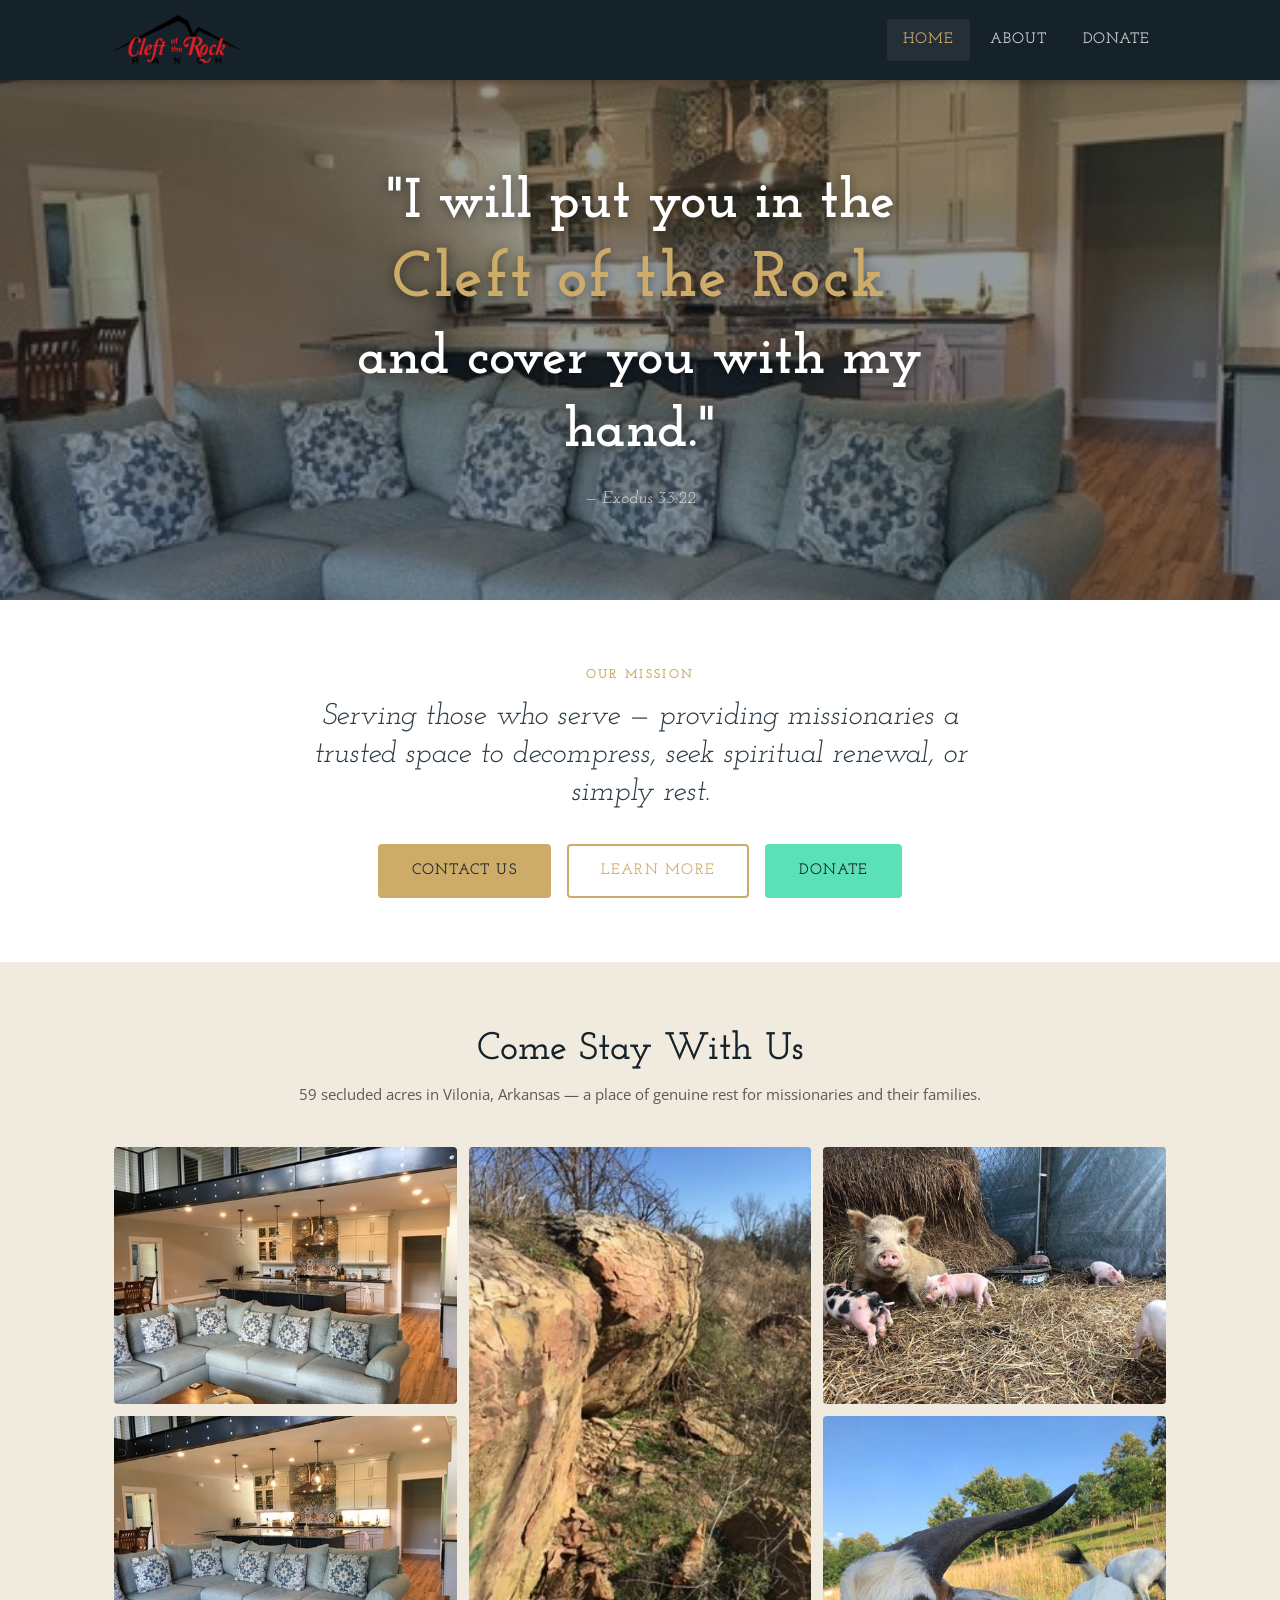
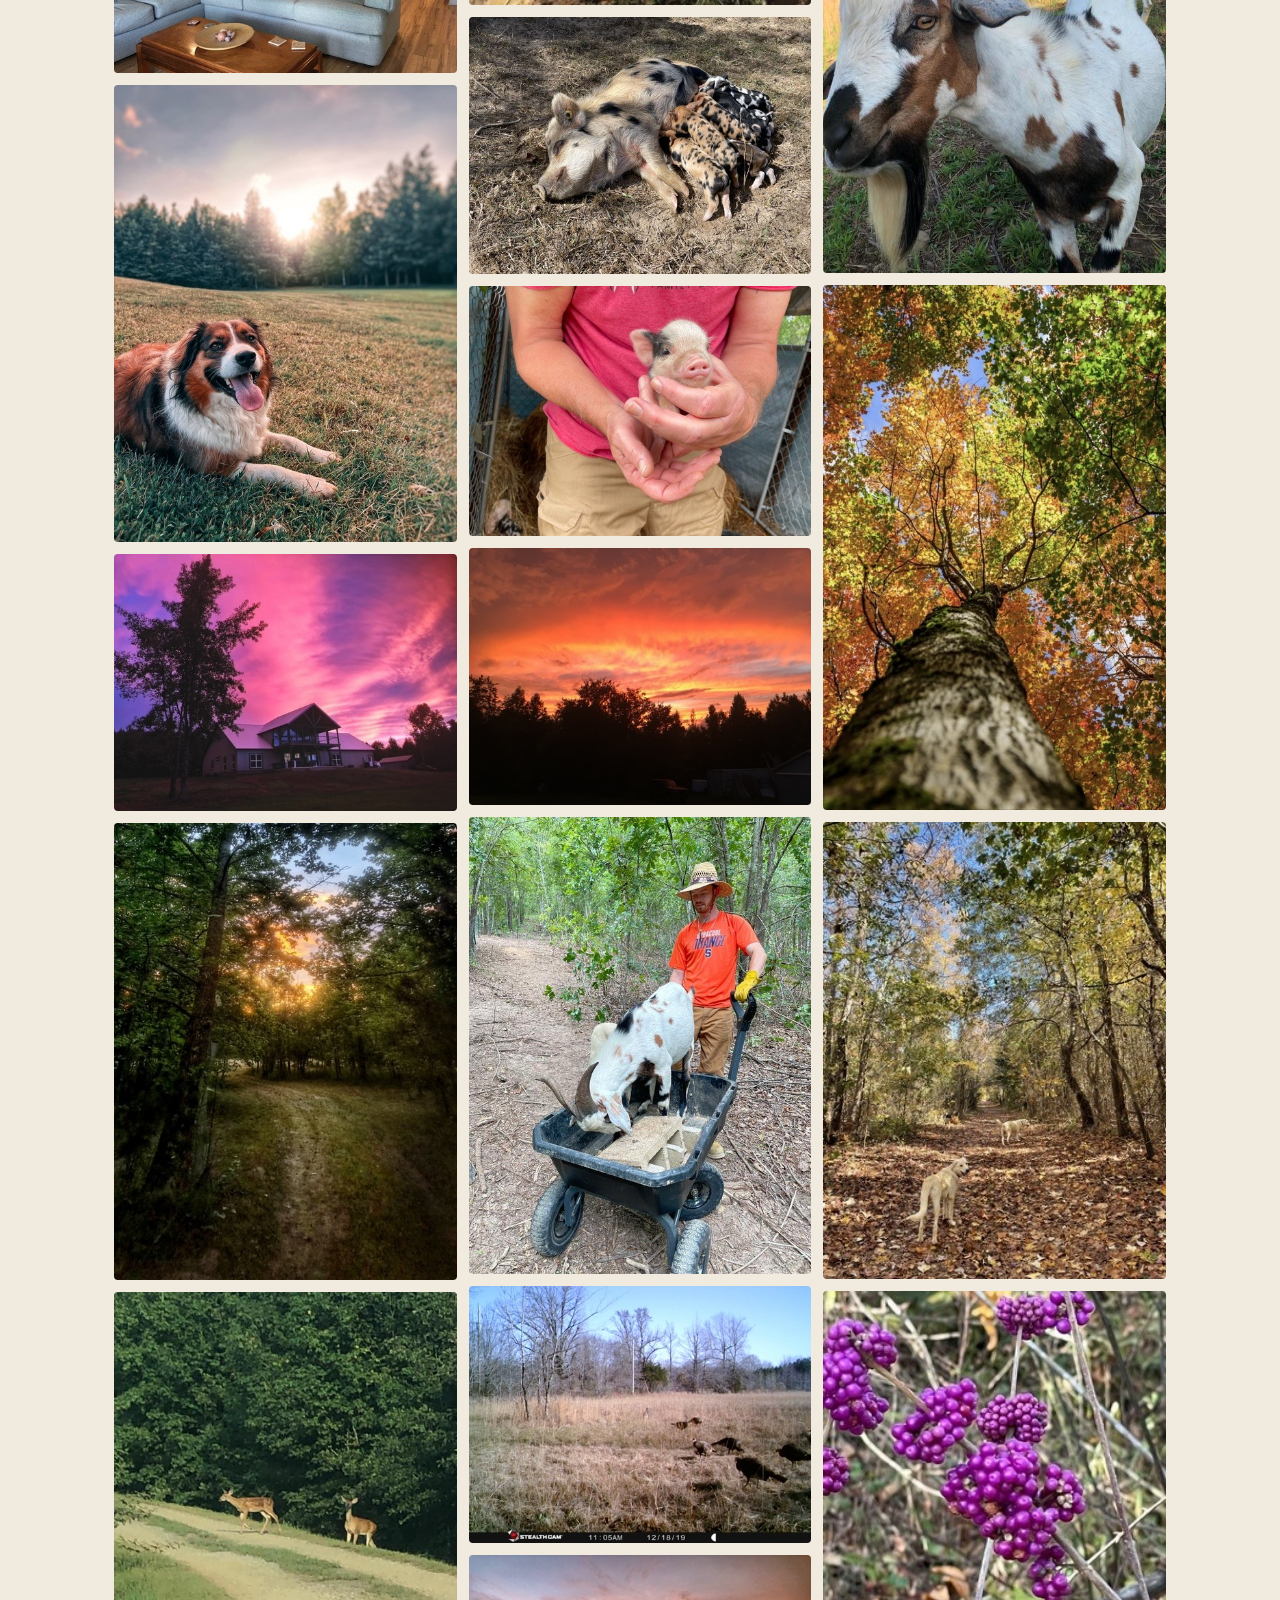
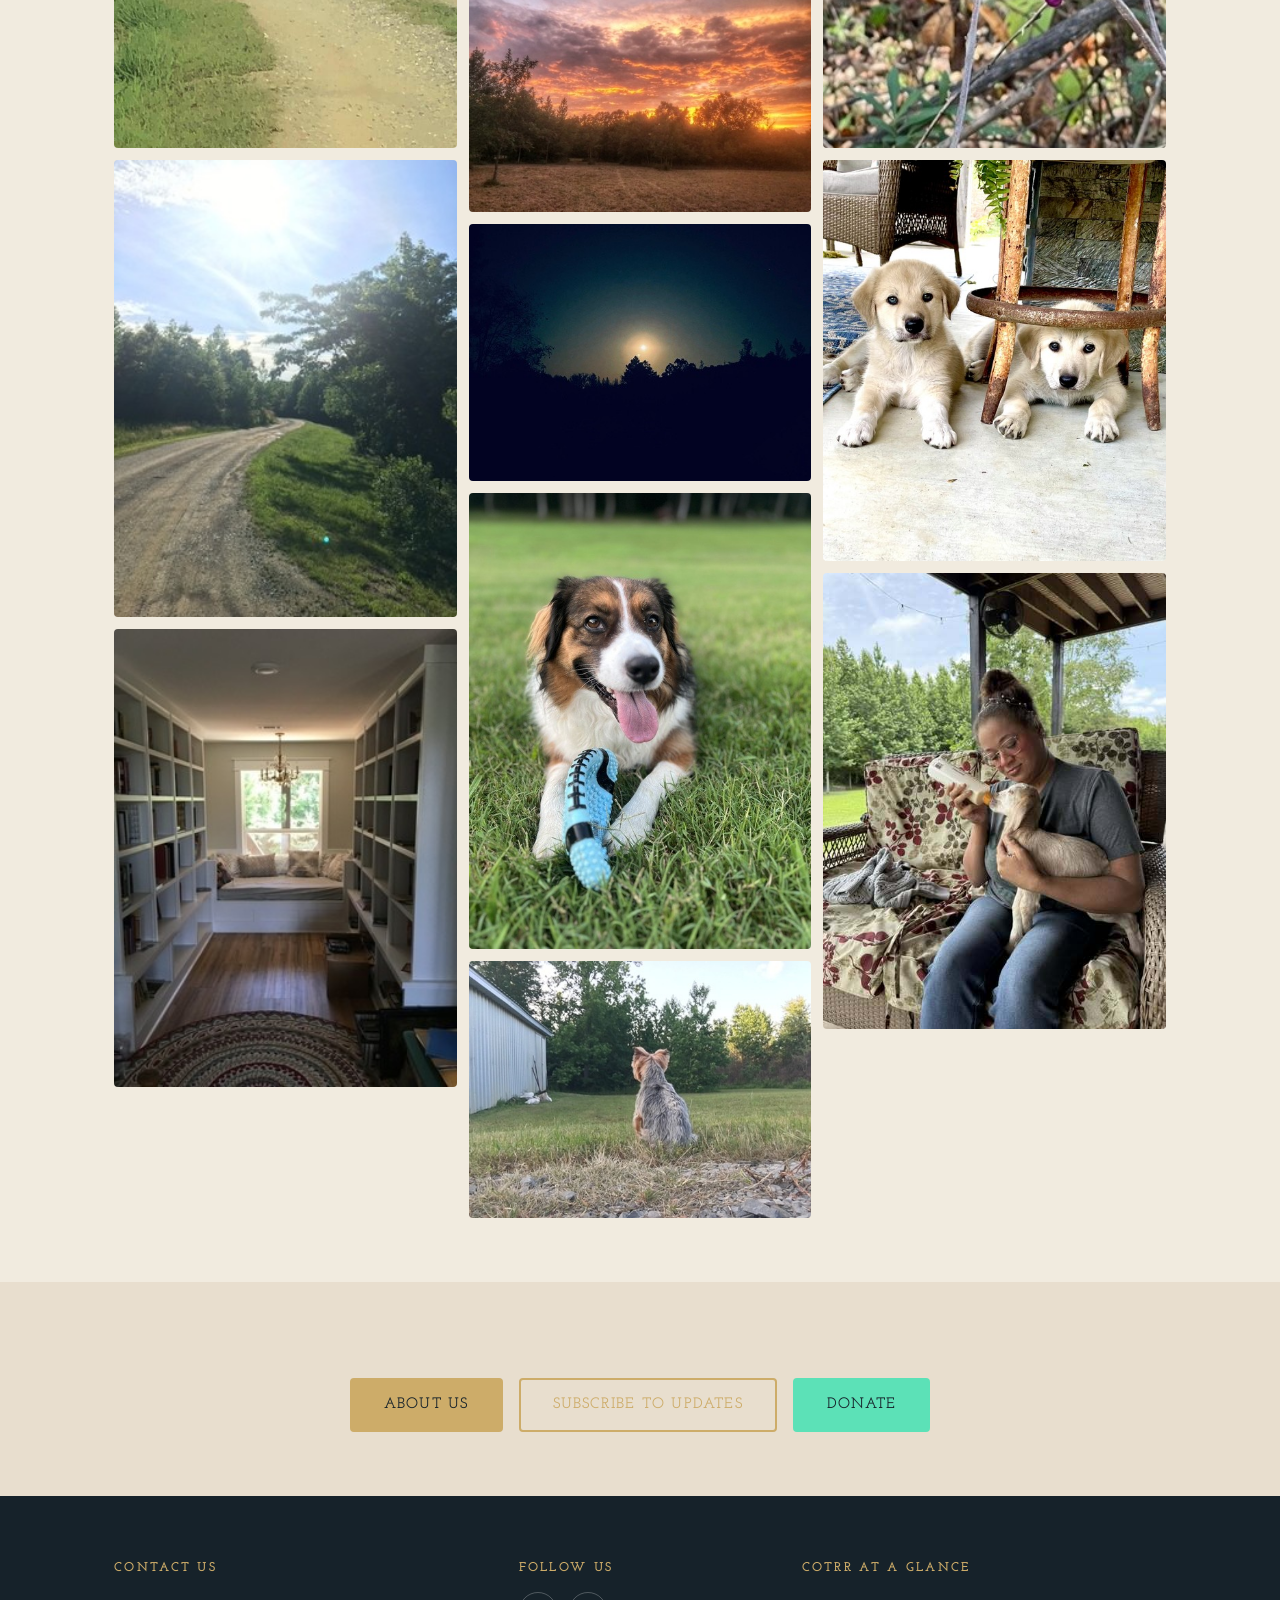
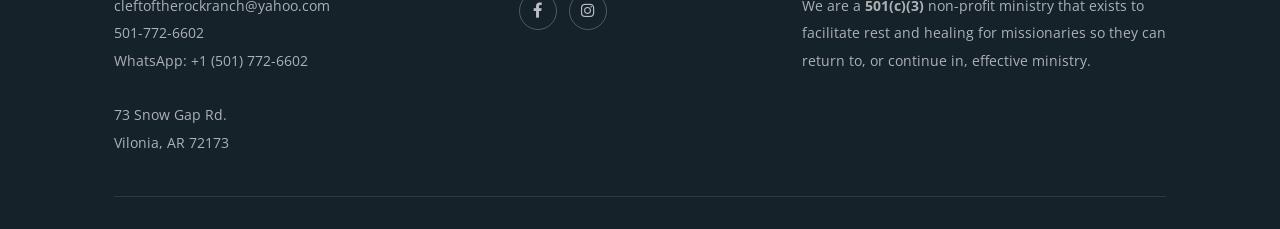
==== index.html @ 5e60104b "initial update" ====
<!DOCTYPE html>
<html lang="en">
<head>
  <meta charset="UTF-8" />
  <meta name="viewport" content="width=device-width, initial-scale=1.0" />
  <meta name="description" content="Cleft of the Rock Ranch is a nonprofit Christian ministry providing rest and restoration for missionaries in Vilonia, Arkansas." />
  <meta name="keywords" content="Cleft Rock Ranch, Missionary, Retreat, Nonprofit, Rest, Arkansas, Vilonia, Respite, Furlough" />
  <title>Cleft of the Rock Ranch — Home</title>
  <link rel="icon" href="favicon.ico" />

  <!-- Open Graph -->
  <meta property="og:type"        content="website" />
  <meta property="og:url"         content="https://cleftoftherockranch.org/" />
  <meta property="og:title"       content="Cleft of the Rock Ranch" />
  <meta property="og:description" content="A nonprofit Christian ministry providing rest and restoration for missionaries — 59 secluded acres in Vilonia, Arkansas." />
  <meta property="og:image"       content="https://cleftoftherockranch.org/images/gallery/13971576_4032x3024_500.jpg" />
  <meta name="twitter:card"       content="summary_large_image" />

  <link rel="stylesheet" href="style.css" />
  <link rel="stylesheet" href="assets/fontawesome/css/all.min.css" />
</head>
<body>

  <!-- ======================================================
       HEADER
       ====================================================== -->
  <header id="site-header">
    <div class="container header-inner">
      <a href="index.html" class="site-logo">
        <img src="images/logo.png" alt="Cleft of the Rock Ranch" />
      </a>
      <button class="nav-toggle" id="navToggle" aria-label="Toggle navigation">
        <span></span><span></span><span></span>
      </button>
      <nav class="site-nav" id="siteNav">
        <ul>
          <li class="active"><a href="index.html">Home</a></li>
          <li><a href="about.html">About</a></li>
          <li><a href="donate.html">Donate</a></li>
        </ul>
      </nav>
    </div>
  </header>

  <main>

    <!-- ======================================================
         HERO
         ====================================================== -->
    <section class="hero">
      <div class="hero-bg" style="background-image: url('images/gallery/13971576_4032x3024_500.jpg');"></div>
      <div class="hero-content">
        <h1>
          "I will put you in the
          <strong>Cleft of the Rock</strong>
          and cover you with my hand."
        </h1>
        <span class="hero-verse">— Exodus 33:22</span>
      </div>
    </section>

    <!-- ======================================================
         MISSION
         ====================================================== -->
    <section class="mission-band">
      <div class="container">
        <span class="mission-label">Our Mission</span>
        <h2>Serving those who serve — providing missionaries a trusted space to decompress, seek spiritual renewal, or simply rest.</h2>
        <div class="btn-row">
          <a href="#contact" class="btn btn-gold">Contact Us</a>
          <a href="about.html" class="btn btn-outline-gold">Learn More</a>
          <a href="donate.html" class="btn btn-teal">Donate</a>
        </div>
      </div>
    </section>

    <!-- ======================================================
         GALLERY
         ====================================================== -->
    <section class="gallery-section">
      <div class="container">
        <h2>Come Stay With Us</h2>
        <p class="section-sub">59 secluded acres in Vilonia, Arkansas — a place of genuine rest for missionaries and their families.</p>
        <div class="gallery-grid" id="galleryGrid">
          <!-- Populated by gallery.js -->
        </div>
      </div>
    </section>

    <!-- ======================================================
         SECONDARY CTA
         ====================================================== -->
    <section class="mission-band" style="background: var(--cream-dk);">
      <div class="container">
        <div class="btn-row">
          <a href="about.html" class="btn btn-gold">About Us</a>
          <a href="http://eepurl.com/i-IXYk" target="_blank" rel="noopener" class="btn btn-outline-gold">Subscribe to Updates</a>
          <a href="donate.html" class="btn btn-teal">Donate</a>
        </div>
      </div>
    </section>

  </main>

  <!-- ======================================================
       FOOTER
       ====================================================== -->
  <footer id="site-footer">
    <a name="contact" id="contact"></a>
    <div class="container">
      <div class="footer-grid">
        <div class="footer-col">
          <h4>Contact Us</h4>
          <address>
            <a href="mailto:cleftoftherockranch@yahoo.com">cleftoftherockranch@yahoo.com</a><br>
            <a href="tel:5017726602">501-772-6602</a><br>
            WhatsApp: <a href="https://wa.me/15017726602">+1 (501) 772-6602</a><br><br>
            73 Snow Gap Rd.<br>
            Vilonia, AR 72173
          </address>
        </div>
        <div class="footer-col">
          <h4>Follow Us</h4>
          <div class="social-links">
            <a href="https://www.facebook.com/cleftoftherockranch" target="_blank" rel="noopener" aria-label="Facebook">
              <i class="fa-brands fa-facebook-f"></i>
            </a>
            <a href="https://www.instagram.com/explore/locations/423883338021904/cleft-of-the-rock-ranch/" target="_blank" rel="noopener" aria-label="Instagram">
              <i class="fa-brands fa-instagram"></i>
            </a>
          </div>
        </div>
        <div class="footer-col">
          <h4>COTRR at a Glance</h4>
          <p>We are a <strong>501(c)(3)</strong> non-profit ministry that exists to facilitate rest and healing for missionaries so they can return to, or continue in, effective ministry.</p>
        </div>
      </div>
    </div>
  </footer>

  <!-- Lightbox -->
  <div class="lightbox-overlay" id="lightbox">
    <span class="lightbox-close" id="lightboxClose">&times;</span>
    <img id="lightboxImg" src="" alt="" />
  </div>

  <!-- Gallery + nav scripts -->
  <script src="gallery.js"></script>
  <script>
    // Render gallery from gallery.js config
    (function () {
      const grid = document.getElementById('galleryGrid');
      if (!grid || typeof GALLERY === 'undefined') return;
      GALLERY.forEach(function (photo) {
        const item = document.createElement('div');
        item.className = 'gallery-item';
        item.innerHTML =
          '<img src="' + photo.src + '" alt="' + (photo.caption || 'Cleft of the Rock Ranch') + '" loading="lazy" />' +
          (photo.caption ? '<div class="gallery-caption">' + photo.caption + '</div>' : '');
        item.addEventListener('click', function () { openLightbox(photo.src, photo.caption); });
        grid.appendChild(item);
      });
    }());

    // Lightbox
    var lightbox    = document.getElementById('lightbox');
    var lightboxImg = document.getElementById('lightboxImg');
    function openLightbox(src, caption) {
      lightboxImg.src = src;
      lightboxImg.alt = caption || '';
      lightbox.classList.add('open');
    }
    document.getElementById('lightboxClose').addEventListener('click', function () {
      lightbox.classList.remove('open');
    });
    lightbox.addEventListener('click', function (e) {
      if (e.target === lightbox) lightbox.classList.remove('open');
    });
    document.addEventListener('keydown', function (e) {
      if (e.key === 'Escape') lightbox.classList.remove('open');
    });

    // Mobile nav toggle
    var toggle = document.getElementById('navToggle');
    var nav    = document.getElementById('siteNav');
    toggle.addEventListener('click', function () {
      toggle.classList.toggle('open');
      nav.classList.toggle('open');
    });
  </script>

</body>
</html>
---- style.css ----
/* ============================================================
   Cleft of the Rock Ranch — Main Stylesheet
   ============================================================ */

@import url('https://fonts.googleapis.com/css2?family=Josefin+Slab:ital,wght@0,300;0,400;0,600;0,700;1,300;1,400&family=Open+Sans:wght@300;400;600;700&display=swap');

/* --- Variables -------------------------------------------- */
:root {
  --cream:     #f1ebdf;
  --cream-dk:  #e8dece;
  --gold:      #cdac69;
  --gold-dk:   #b8954f;
  --teal:      #5ce1b7;
  --teal-dk:   #3dc9a0;
  --dark:      #16222a;
  --dark-mid:  #2a3a45;
  --text:      #2e2e2e;
  --text-lt:   #5a5a5a;
  --white:     #ffffff;
  --font-head: 'Josefin Slab', Georgia, serif;
  --font-body: 'Open Sans', sans-serif;
  --nav-h:     80px;
  --radius:    4px;
  --shadow:    0 2px 12px rgba(0,0,0,0.12);
}

/* --- Reset ------------------------------------------------- */
*, *::before, *::after { box-sizing: border-box; margin: 0; padding: 0; }
html { scroll-behavior: smooth; }
body {
  font-family: var(--font-body);
  background: var(--cream);
  color: var(--text);
  line-height: 1.7;
  font-size: 16px;
}
img { display: block; max-width: 100%; height: auto; }
a { color: inherit; text-decoration: none; }

/* --- Typography -------------------------------------------- */
h1, h2, h3, h4 {
  font-family: var(--font-head);
  line-height: 1.25;
  color: var(--dark);
}
h1 { font-size: clamp(2rem, 5vw, 3.5rem); font-weight: 700; }
h2 { font-size: clamp(1.5rem, 3.5vw, 2.4rem); font-weight: 600; }
h3 { font-size: clamp(1.1rem, 2.5vw, 1.5rem); font-weight: 600; }
p  { margin-bottom: 1rem; }
p:last-child { margin-bottom: 0; }

.gold  { color: var(--gold); }
.teal  { color: var(--teal); }

/* --- Layout helpers --------------------------------------- */
.container {
  width: 100%;
  max-width: 1100px;
  margin: 0 auto;
  padding: 0 1.5rem;
}
.section { padding: 5rem 0; }
.section-sm { padding: 3rem 0; }
.section-lg { padding: 7rem 0; }
.text-center { text-align: center; }
.text-left   { text-align: left; }

/* --- Buttons ---------------------------------------------- */
.btn {
  display: inline-block;
  padding: 0.75rem 2rem;
  border-radius: var(--radius);
  font-family: var(--font-head);
  font-weight: 600;
  font-size: 0.95rem;
  letter-spacing: 0.08em;
  text-transform: uppercase;
  transition: background 0.2s, color 0.2s, transform 0.15s;
  cursor: pointer;
  border: 2px solid transparent;
}
.btn:hover { transform: translateY(-1px); }
.btn-gold {
  background: var(--gold);
  color: var(--dark);
  border-color: var(--gold);
}
.btn-gold:hover { background: var(--gold-dk); border-color: var(--gold-dk); }
.btn-outline-gold {
  background: transparent;
  color: var(--gold);
  border-color: var(--gold);
}
.btn-outline-gold:hover { background: var(--gold); color: var(--dark); }
.btn-outline-white {
  background: transparent;
  color: var(--white);
  border-color: rgba(255,255,255,0.7);
}
.btn-outline-white:hover { background: rgba(255,255,255,0.15); border-color: var(--white); }
.btn-teal {
  background: var(--teal);
  color: var(--dark);
  border-color: var(--teal);
}
.btn-teal:hover { background: var(--teal-dk); border-color: var(--teal-dk); }

/* ============================================================
   HEADER / NAV
   ============================================================ */
#site-header {
  position: sticky;
  top: 0;
  z-index: 100;
  background: var(--dark);
  height: var(--nav-h);
  box-shadow: 0 2px 8px rgba(0,0,0,0.3);
}
.header-inner {
  display: flex;
  align-items: center;
  justify-content: space-between;
  height: 100%;
}
.site-logo img {
  height: 52px;
  width: auto;
}
.site-nav ul {
  list-style: none;
  display: flex;
  gap: 0.25rem;
}
.site-nav a {
  display: block;
  padding: 0.5rem 1rem;
  font-family: var(--font-head);
  font-size: 0.95rem;
  font-weight: 600;
  letter-spacing: 0.06em;
  text-transform: uppercase;
  color: rgba(255,255,255,0.8);
  border-radius: var(--radius);
  transition: color 0.2s, background 0.2s;
}
.site-nav a:hover,
.site-nav .active a {
  color: var(--gold);
  background: rgba(255,255,255,0.06);
}

/* Hamburger (mobile) */
.nav-toggle {
  display: none;
  flex-direction: column;
  justify-content: center;
  gap: 5px;
  width: 36px;
  height: 36px;
  cursor: pointer;
  padding: 4px;
}
.nav-toggle span {
  display: block;
  height: 2px;
  background: var(--white);
  border-radius: 2px;
  transition: all 0.25s;
}
.nav-toggle.open span:nth-child(1) { transform: translateY(7px) rotate(45deg); }
.nav-toggle.open span:nth-child(2) { opacity: 0; }
.nav-toggle.open span:nth-child(3) { transform: translateY(-7px) rotate(-45deg); }

/* ============================================================
   HERO
   ============================================================ */
.hero {
  position: relative;
  min-height: 520px;
  display: flex;
  align-items: center;
  justify-content: center;
  text-align: center;
  overflow: hidden;
  background: var(--dark);
}
.hero-bg {
  position: absolute;
  inset: 0;
  background-size: cover;
  background-position: center 40%;
  opacity: 0.55;
}
.hero-content {
  position: relative;
  z-index: 1;
  padding: 5rem 1.5rem;
  max-width: 780px;
}
.hero-content h1 {
  color: var(--white);
  text-shadow: 0 2px 12px rgba(0,0,0,0.5);
  line-height: 1.3;
}
.hero-content h1 strong {
  color: var(--gold);
  display: block;
  font-size: 1.15em;
  letter-spacing: 0.04em;
}
.hero-verse {
  display: block;
  margin-top: 1rem;
  font-family: var(--font-head);
  font-style: italic;
  font-size: 1.05rem;
  color: rgba(255,255,255,0.75);
}

/* ============================================================
   MISSION BAND
   ============================================================ */
.mission-band {
  background: var(--white);
  padding: 4rem 0;
  text-align: center;
}
.mission-band h2 {
  font-size: clamp(1.3rem, 3vw, 1.9rem);
  color: var(--dark-mid);
  max-width: 700px;
  margin: 0 auto 1.5rem;
  font-weight: 400;
  font-style: italic;
}
.mission-band .mission-label {
  display: block;
  font-family: var(--font-head);
  font-weight: 700;
  font-size: 0.8rem;
  letter-spacing: 0.18em;
  text-transform: uppercase;
  color: var(--gold);
  margin-bottom: 0.75rem;
}
.btn-row {
  display: flex;
  gap: 1rem;
  flex-wrap: wrap;
  justify-content: center;
  margin-top: 2rem;
}

/* ============================================================
   GALLERY GRID
   ============================================================ */
.gallery-section {
  background: var(--cream);
  padding: 4rem 0;
}
.gallery-section h2 {
  text-align: center;
  margin-bottom: 0.5rem;
}
.gallery-section .section-sub {
  text-align: center;
  color: var(--text-lt);
  margin-bottom: 2.5rem;
  font-size: 0.95rem;
}
.gallery-grid {
  columns: 3;
  column-gap: 12px;
}
.gallery-grid .gallery-item {
  break-inside: avoid;
  margin-bottom: 12px;
  border-radius: var(--radius);
  overflow: hidden;
  position: relative;
  cursor: pointer;
}
.gallery-grid .gallery-item img {
  width: 100%;
  display: block;
  transition: transform 0.35s ease, filter 0.35s;
}
.gallery-grid .gallery-item:hover img {
  transform: scale(1.03);
  filter: brightness(0.88);
}
.gallery-caption {
  position: absolute;
  bottom: 0;
  left: 0;
  right: 0;
  background: linear-gradient(transparent, rgba(0,0,0,0.65));
  color: var(--white);
  font-size: 0.82rem;
  padding: 1.5rem 0.75rem 0.6rem;
  font-family: var(--font-head);
  font-style: italic;
  opacity: 0;
  transition: opacity 0.3s;
}
.gallery-grid .gallery-item:hover .gallery-caption { opacity: 1; }

/* Lightbox */
.lightbox-overlay {
  display: none;
  position: fixed;
  inset: 0;
  background: rgba(0,0,0,0.92);
  z-index: 999;
  align-items: center;
  justify-content: center;
}
.lightbox-overlay.open { display: flex; }
.lightbox-overlay img {
  max-width: 90vw;
  max-height: 90vh;
  border-radius: var(--radius);
  object-fit: contain;
}
.lightbox-close {
  position: absolute;
  top: 1.5rem;
  right: 1.5rem;
  color: var(--white);
  font-size: 2rem;
  cursor: pointer;
  opacity: 0.7;
  transition: opacity 0.2s;
  line-height: 1;
}
.lightbox-close:hover { opacity: 1; }

/* ============================================================
   DARK CTA BANNER
   ============================================================ */
.cta-banner {
  background: linear-gradient(160deg, var(--dark) 10%, var(--dark-mid) 90%);
  color: var(--white);
  padding: 5rem 0;
  text-align: center;
}
.cta-banner h1, .cta-banner h2 {
  color: var(--white);
  margin-bottom: 1rem;
}
.cta-banner p { color: rgba(255,255,255,0.8); max-width: 540px; margin: 0 auto 1.5rem; }

/* ============================================================
   ABOUT PAGE
   ============================================================ */
.page-intro {
  background: var(--white);
  padding: 4rem 0;
  text-align: center;
}
.page-intro p {
  max-width: 720px;
  margin: 1rem auto 0;
  color: var(--text-lt);
  font-size: 1.05rem;
}

.about-section {
  padding: 5rem 0;
}
.about-section:nth-child(even) { background: var(--white); }
.about-section:nth-child(odd)  { background: var(--cream); }

.about-grid {
  display: grid;
  grid-template-columns: 1fr 1fr;
  gap: 3rem;
  align-items: start;
}
.about-text h2 { margin-bottom: 1.25rem; }
.about-text p { color: var(--text-lt); }
.about-text .signature {
  margin-top: 1.5rem;
  font-family: var(--font-head);
  font-style: italic;
  color: var(--gold-dk);
}

.about-photos {
  display: grid;
  grid-template-columns: 1fr 1fr;
  gap: 8px;
}
.about-photos img {
  width: 100%;
  height: 220px;
  object-fit: cover;
  border-radius: var(--radius);
}
.about-photos img.wide {
  grid-column: 1 / -1;
  height: 260px;
}

/* Testimonials */
.testimonials {
  background: var(--cream-dk);
  padding: 5rem 0;
}
.testimonials h2 { text-align: center; margin-bottom: 3rem; }
.testimonial-list {
  display: flex;
  flex-direction: column;
  gap: 2.5rem;
  max-width: 820px;
  margin: 0 auto;
}
.testimonial {
  background: var(--white);
  padding: 2rem 2.5rem;
  border-radius: 8px;
  box-shadow: var(--shadow);
  border-left: 4px solid var(--gold);
}
.testimonial blockquote {
  font-style: italic;
  color: var(--text-lt);
  font-size: 0.97rem;
  margin-bottom: 1rem;
  line-height: 1.8;
}
.testimonial cite {
  font-family: var(--font-head);
  font-weight: 600;
  font-style: normal;
  font-size: 0.95rem;
  color: var(--dark);
}
.testimonial cite span {
  display: block;
  font-weight: 400;
  font-size: 0.85rem;
  color: var(--text-lt);
}

/* ============================================================
   DONATE PAGE
   ============================================================ */
.donate-options {
  background: var(--cream);
  padding: 5rem 0;
}
.donate-grid {
  display: grid;
  grid-template-columns: repeat(2, 1fr);
  gap: 1.5rem;
  margin-top: 3rem;
}
.donate-card {
  background: var(--white);
  border-radius: 8px;
  padding: 2.5rem 2rem;
  text-align: center;
  box-shadow: var(--shadow);
  transition: box-shadow 0.25s, transform 0.25s;
}
.donate-card:hover {
  box-shadow: 0 6px 24px rgba(0,0,0,0.15);
  transform: translateY(-3px);
}
.donate-card .donate-icon {
  font-size: 3rem;
  color: var(--gold);
  margin-bottom: 1.25rem;
}
.donate-card h3 { margin-bottom: 0.75rem; }
.donate-card p { color: var(--text-lt); font-size: 0.95rem; }
.donate-card .btn { margin-top: 1.25rem; }
.donate-card address {
  font-style: normal;
  color: var(--text-lt);
  font-size: 0.92rem;
  margin-top: 0.5rem;
  line-height: 1.8;
}

/* ============================================================
   FOOTER
   ============================================================ */
#site-footer {
  background: var(--dark);
  color: rgba(255,255,255,0.75);
  padding: 4rem 0 2rem;
}
.footer-grid {
  display: grid;
  grid-template-columns: 1.5fr 1fr 1.5fr;
  gap: 2.5rem;
  padding-bottom: 2.5rem;
  border-bottom: 1px solid rgba(255,255,255,0.1);
}
.footer-col h4 {
  color: var(--gold);
  font-family: var(--font-head);
  font-size: 0.8rem;
  letter-spacing: 0.18em;
  text-transform: uppercase;
  margin-bottom: 1rem;
}
.footer-col p, .footer-col address {
  font-style: normal;
  font-size: 0.9rem;
  line-height: 1.9;
  color: rgba(255,255,255,0.65);
}
.footer-col a:hover { color: var(--gold); }
.social-links {
  display: flex;
  gap: 0.75rem;
  margin-top: 0.25rem;
}
.social-links a {
  display: flex;
  align-items: center;
  justify-content: center;
  width: 38px;
  height: 38px;
  border-radius: 50%;
  border: 1px solid rgba(255,255,255,0.25);
  color: rgba(255,255,255,0.7);
  font-size: 0.95rem;
  transition: border-color 0.2s, color 0.2s, background 0.2s;
}
.social-links a:hover {
  border-color: var(--gold);
  color: var(--gold);
  background: rgba(205,172,105,0.1);
}

/* ============================================================
   RESPONSIVE
   ============================================================ */
@media (max-width: 900px) {
  .gallery-grid { columns: 2; }
  .about-grid { grid-template-columns: 1fr; }
  .footer-grid { grid-template-columns: 1fr 1fr; }
  .donate-grid { grid-template-columns: 1fr 1fr; }
}

@media (max-width: 640px) {
  :root { --nav-h: 64px; }
  .gallery-grid { columns: 1; }
  .about-photos { grid-template-columns: 1fr; }
  .about-photos img.wide { height: 220px; }
  .donate-grid { grid-template-columns: 1fr; }
  .footer-grid { grid-template-columns: 1fr; gap: 1.75rem; }
  .footer-grid .footer-col:last-child { grid-column: 1; }
  .hero { min-height: 360px; }
  .hero-content { padding: 3.5rem 1.25rem; }

  /* Mobile nav */
  .nav-toggle { display: flex; }
  .site-nav {
    position: absolute;
    top: var(--nav-h);
    left: 0;
    right: 0;
    background: var(--dark);
    border-top: 1px solid rgba(255,255,255,0.1);
    max-height: 0;
    overflow: hidden;
    transition: max-height 0.3s ease;
  }
  .site-nav.open { max-height: 240px; }
  .site-nav ul { flex-direction: column; gap: 0; padding: 0.5rem 0.75rem 1rem; }
  .site-nav a { padding: 0.65rem 0.75rem; }
}
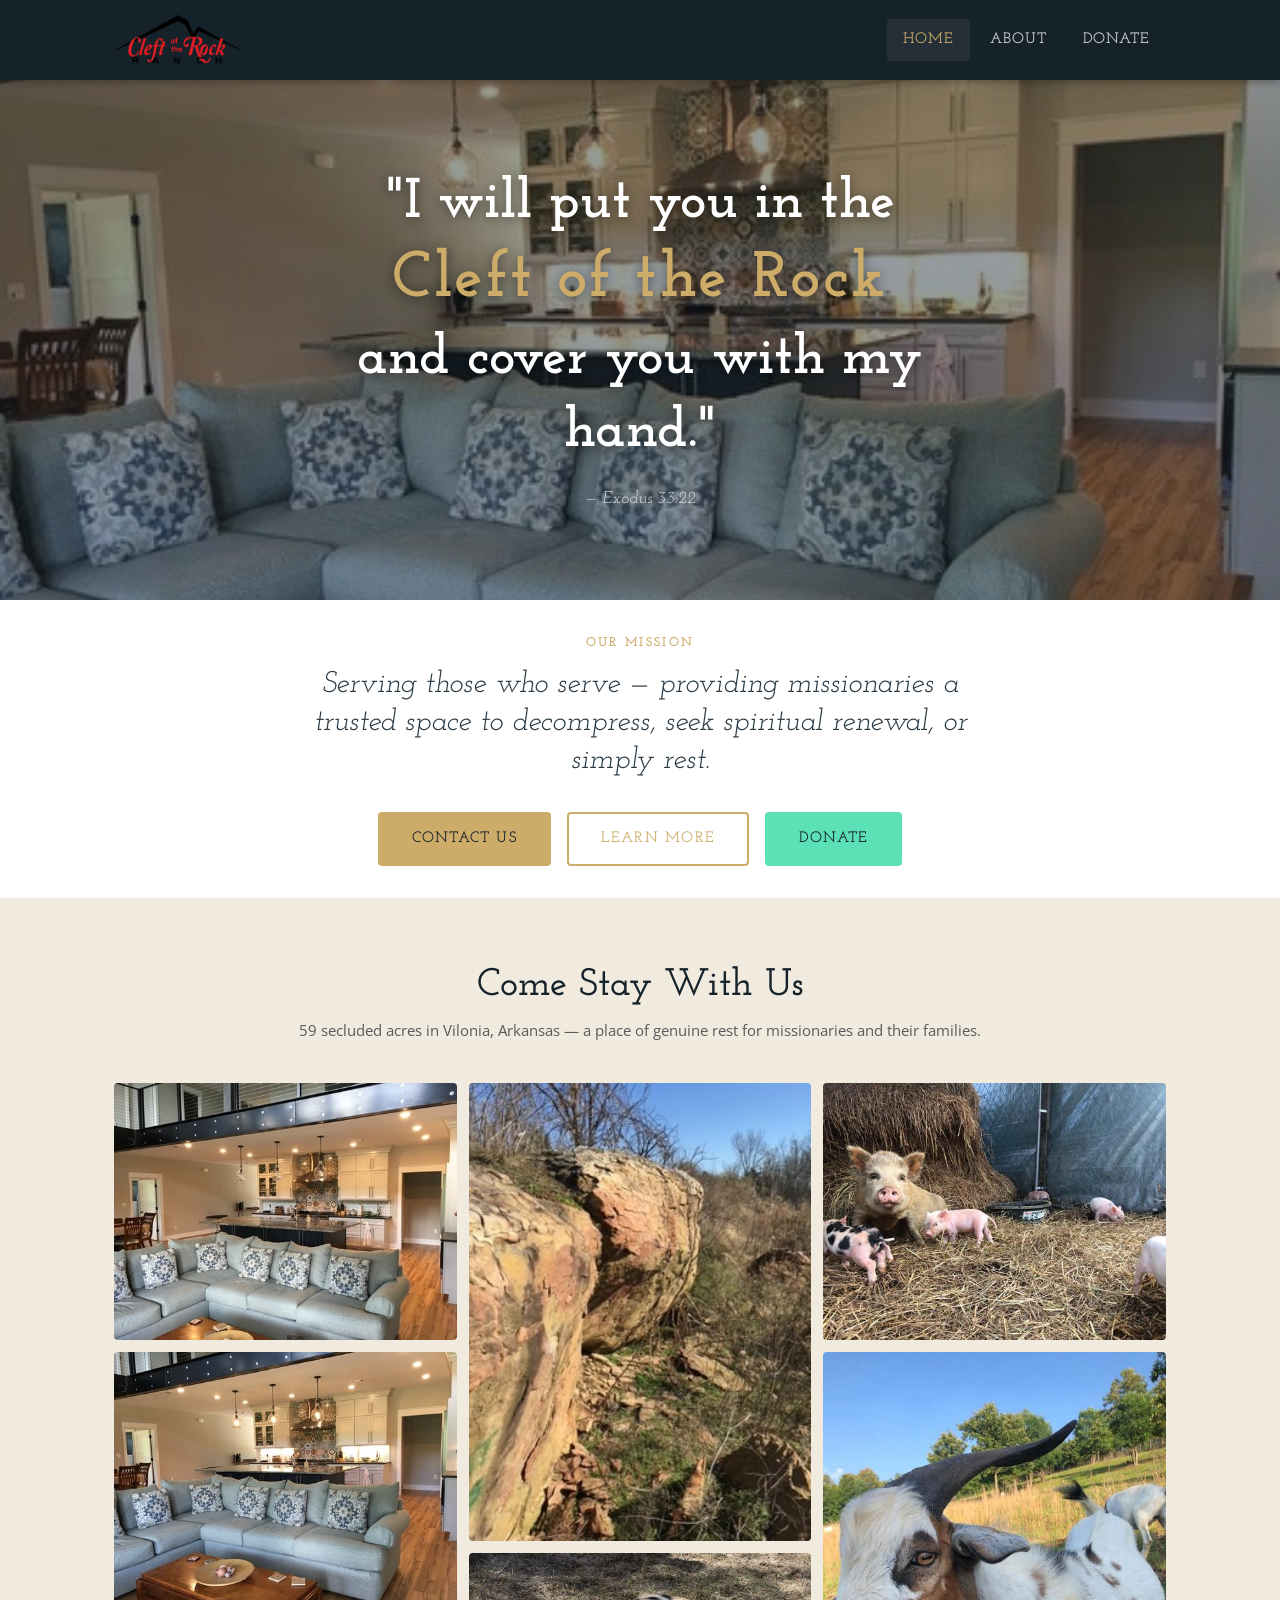
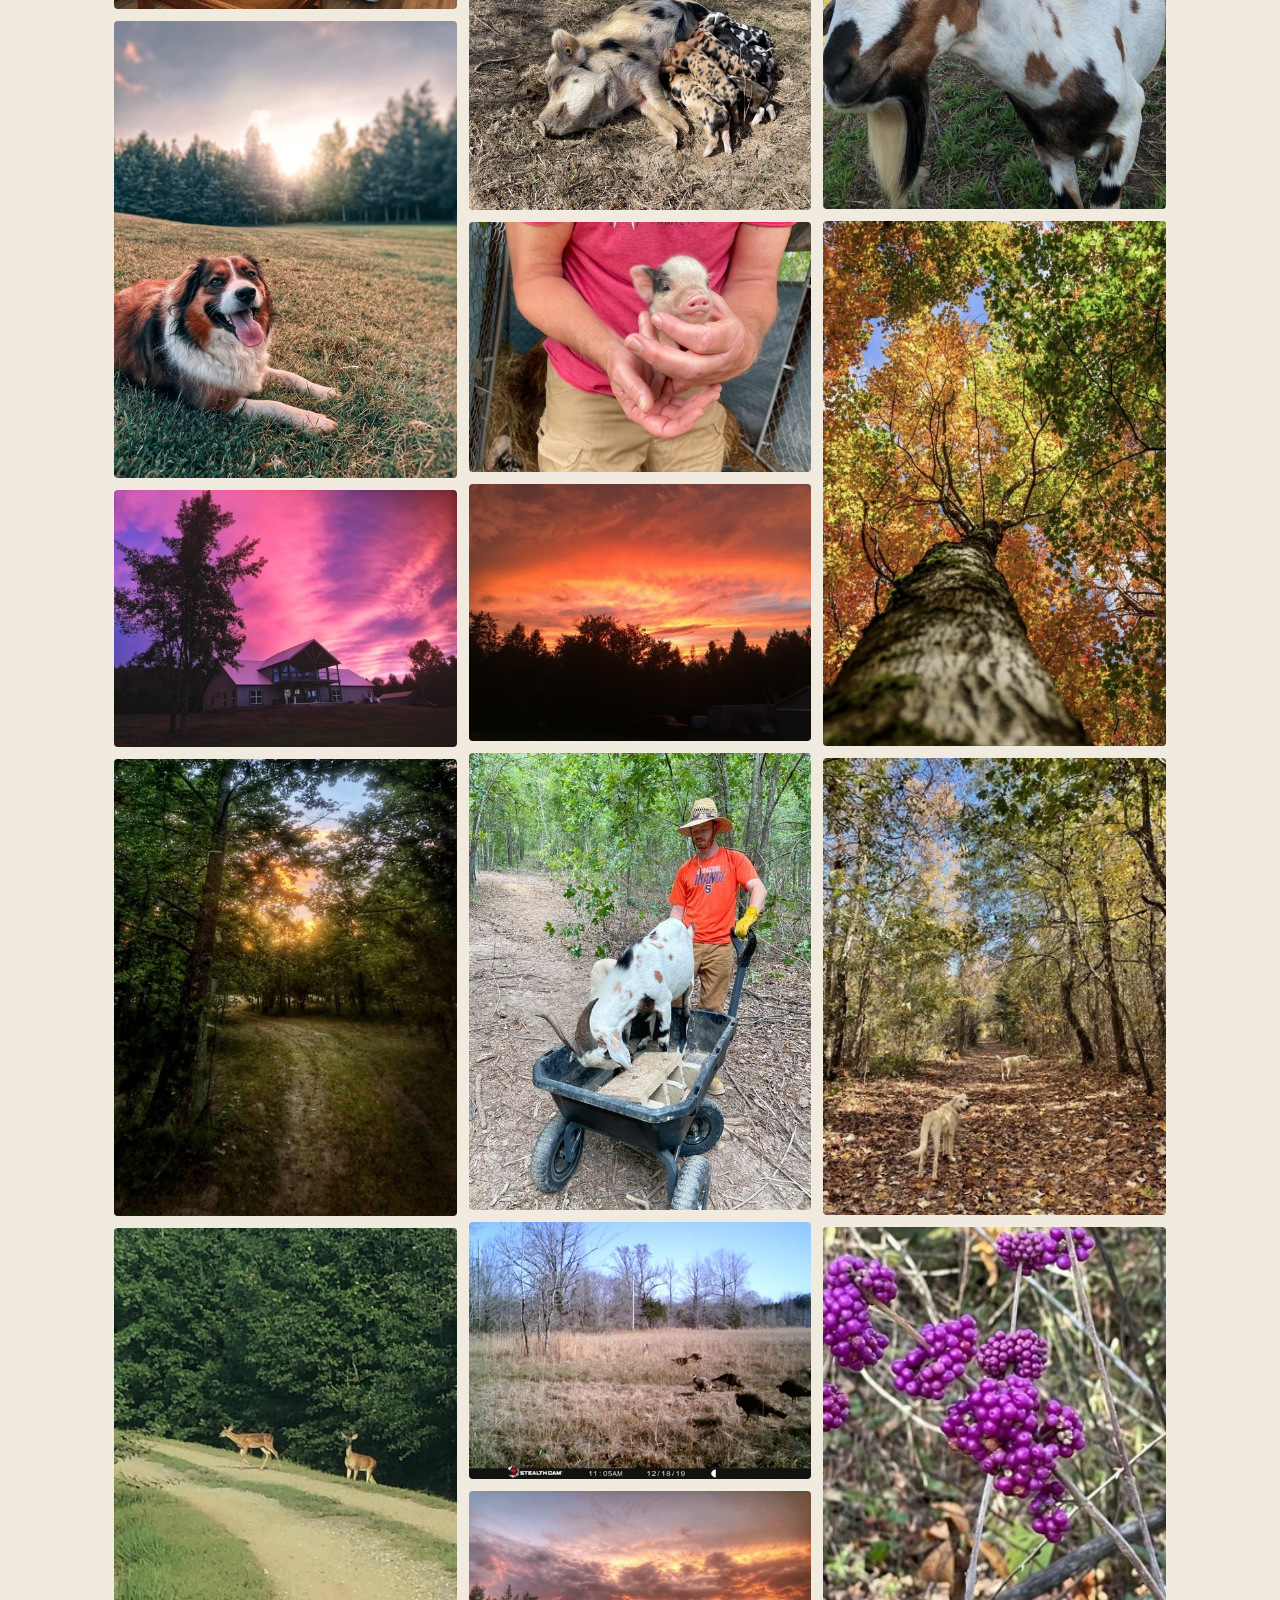
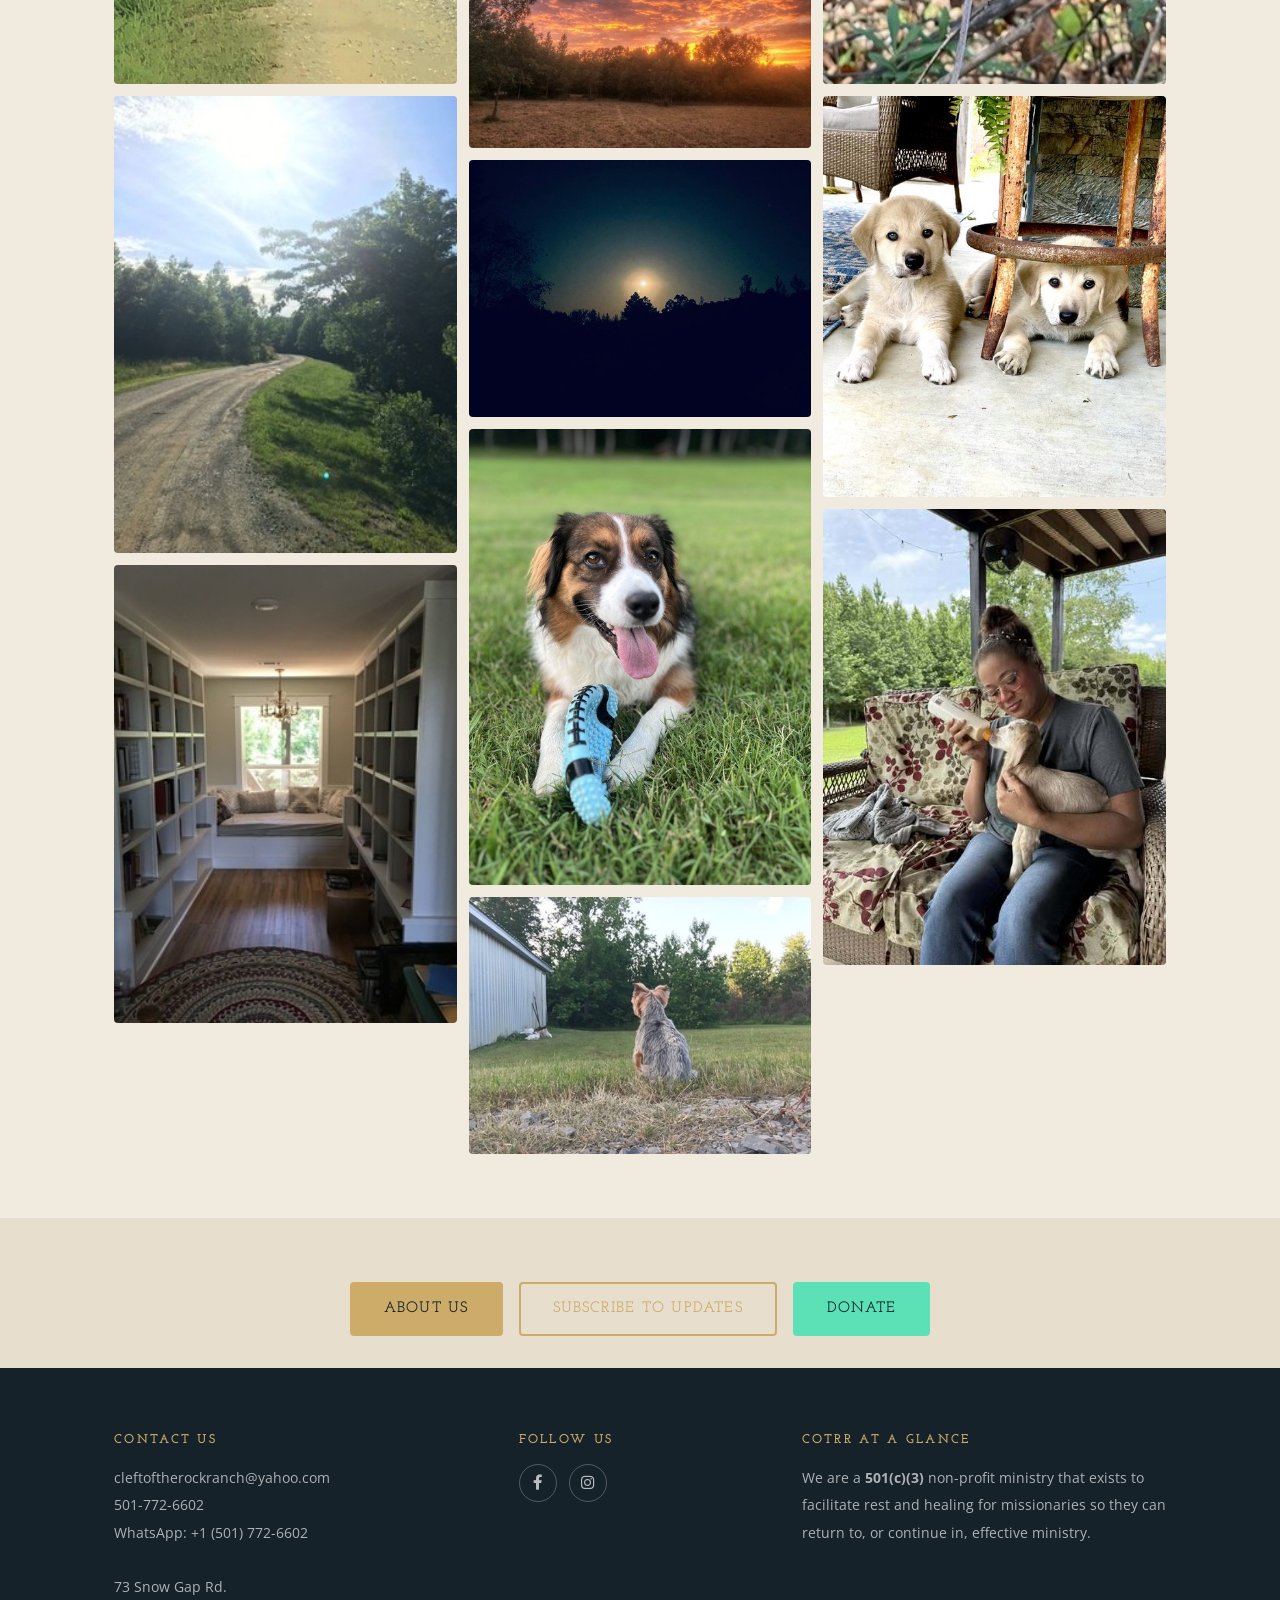
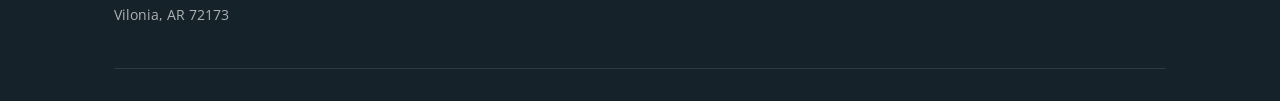
==== commit 400f327e: "added sitemap" ====
--- a/index.html
+++ b/index.html
@@ -7,14 +7,46 @@
   <meta name="keywords" content="Cleft Rock Ranch, Missionary, Retreat, Nonprofit, Rest, Arkansas, Vilonia, Respite, Furlough" />
   <title>Cleft of the Rock Ranch — Home</title>
   <link rel="icon" href="favicon.ico" />
+  <link rel="apple-touch-icon" href="images/logo.png" />
+  <link rel="canonical" href="https://cleftoftherockranch.org/" />
+  <meta name="theme-color" content="#16222a" />
 
   <!-- Open Graph -->
   <meta property="og:type"        content="website" />
+  <meta property="og:site_name"   content="Cleft of the Rock Ranch" />
   <meta property="og:url"         content="https://cleftoftherockranch.org/" />
   <meta property="og:title"       content="Cleft of the Rock Ranch" />
   <meta property="og:description" content="A nonprofit Christian ministry providing rest and restoration for missionaries — 59 secluded acres in Vilonia, Arkansas." />
   <meta property="og:image"       content="https://cleftoftherockranch.org/images/gallery/13971576_4032x3024_500.jpg" />
+  <meta property="og:image:width"  content="500" />
+  <meta property="og:image:height" content="375" />
   <meta name="twitter:card"       content="summary_large_image" />
+
+  <!-- Structured Data -->
+  <script type="application/ld+json">
+  {
+    "@context": "https://schema.org",
+    "@type": "NonprofitOrganization",
+    "name": "Cleft of the Rock Ranch",
+    "url": "https://cleftoftherockranch.org/",
+    "logo": "https://cleftoftherockranch.org/images/logo.png",
+    "description": "A nonprofit 501(c)(3) Christian ministry providing rest and restoration for missionaries — 59 secluded acres in Vilonia, Arkansas.",
+    "address": {
+      "@type": "PostalAddress",
+      "streetAddress": "73 Snow Gap Rd.",
+      "addressLocality": "Vilonia",
+      "addressRegion": "AR",
+      "postalCode": "72173",
+      "addressCountry": "US"
+    },
+    "telephone": "+15017726602",
+    "email": "cleftoftherockranch@yahoo.com",
+    "sameAs": [
+      "https://www.facebook.com/cleftoftherockranch",
+      "https://www.instagram.com/explore/locations/423883338021904/cleft-of-the-rock-ranch/"
+    ]
+  }
+  </script>
 
   <link rel="stylesheet" href="style.css" />
   <link rel="stylesheet" href="assets/fontawesome/css/all.min.css" />
--- a/style.css
+++ b/style.css
@@ -222,7 +222,7 @@
    ============================================================ */
 .mission-band {
   background: var(--white);
-  padding: 4rem 0;
+  padding: 2rem 0;
   text-align: center;
 }
 .mission-band h2 {
@@ -341,7 +341,7 @@
 .cta-banner {
   background: linear-gradient(160deg, var(--dark) 10%, var(--dark-mid) 90%);
   color: var(--white);
-  padding: 5rem 0;
+  padding: 2.5rem 0;
   text-align: center;
 }
 .cta-banner h1, .cta-banner h2 {
@@ -448,18 +448,18 @@
    ============================================================ */
 .donate-options {
   background: var(--cream);
-  padding: 5rem 0;
+  padding: 2.5rem 0;
 }
 .donate-grid {
   display: grid;
   grid-template-columns: repeat(2, 1fr);
-  gap: 1.5rem;
-  margin-top: 3rem;
+  gap: 1.25rem;
+  margin-top: 1.5rem;
 }
 .donate-card {
   background: var(--white);
   border-radius: 8px;
-  padding: 2.5rem 2rem;
+  padding: 1.5rem 1.5rem;
   text-align: center;
   box-shadow: var(--shadow);
   transition: box-shadow 0.25s, transform 0.25s;
@@ -469,9 +469,9 @@
   transform: translateY(-3px);
 }
 .donate-card .donate-icon {
-  font-size: 3rem;
-  color: var(--gold);
-  margin-bottom: 1.25rem;
+  font-size: 2rem;
+  color: var(--gold);
+  margin-bottom: 0.75rem;
 }
 .donate-card h3 { margin-bottom: 0.75rem; }
 .donate-card p { color: var(--text-lt); font-size: 0.95rem; }
@@ -552,7 +552,12 @@
   .gallery-grid { columns: 1; }
   .about-photos { grid-template-columns: 1fr; }
   .about-photos img.wide { height: 220px; }
-  .donate-grid { grid-template-columns: 1fr; }
+  .donate-grid { grid-template-columns: 1fr; gap: 0.75rem; }
+  .donate-options { padding: 1.5rem 0; }
+  .cta-banner { padding: 1.5rem 0; }
+  .donate-card { padding: 1.25rem 1.25rem; }
+  .donate-card .donate-icon { font-size: 1.6rem; margin-bottom: 0.5rem; }
+  .mission-band { padding: 1.25rem 0; }
   .footer-grid { grid-template-columns: 1fr; gap: 1.75rem; }
   .footer-grid .footer-col:last-child { grid-column: 1; }
   .hero { min-height: 360px; }
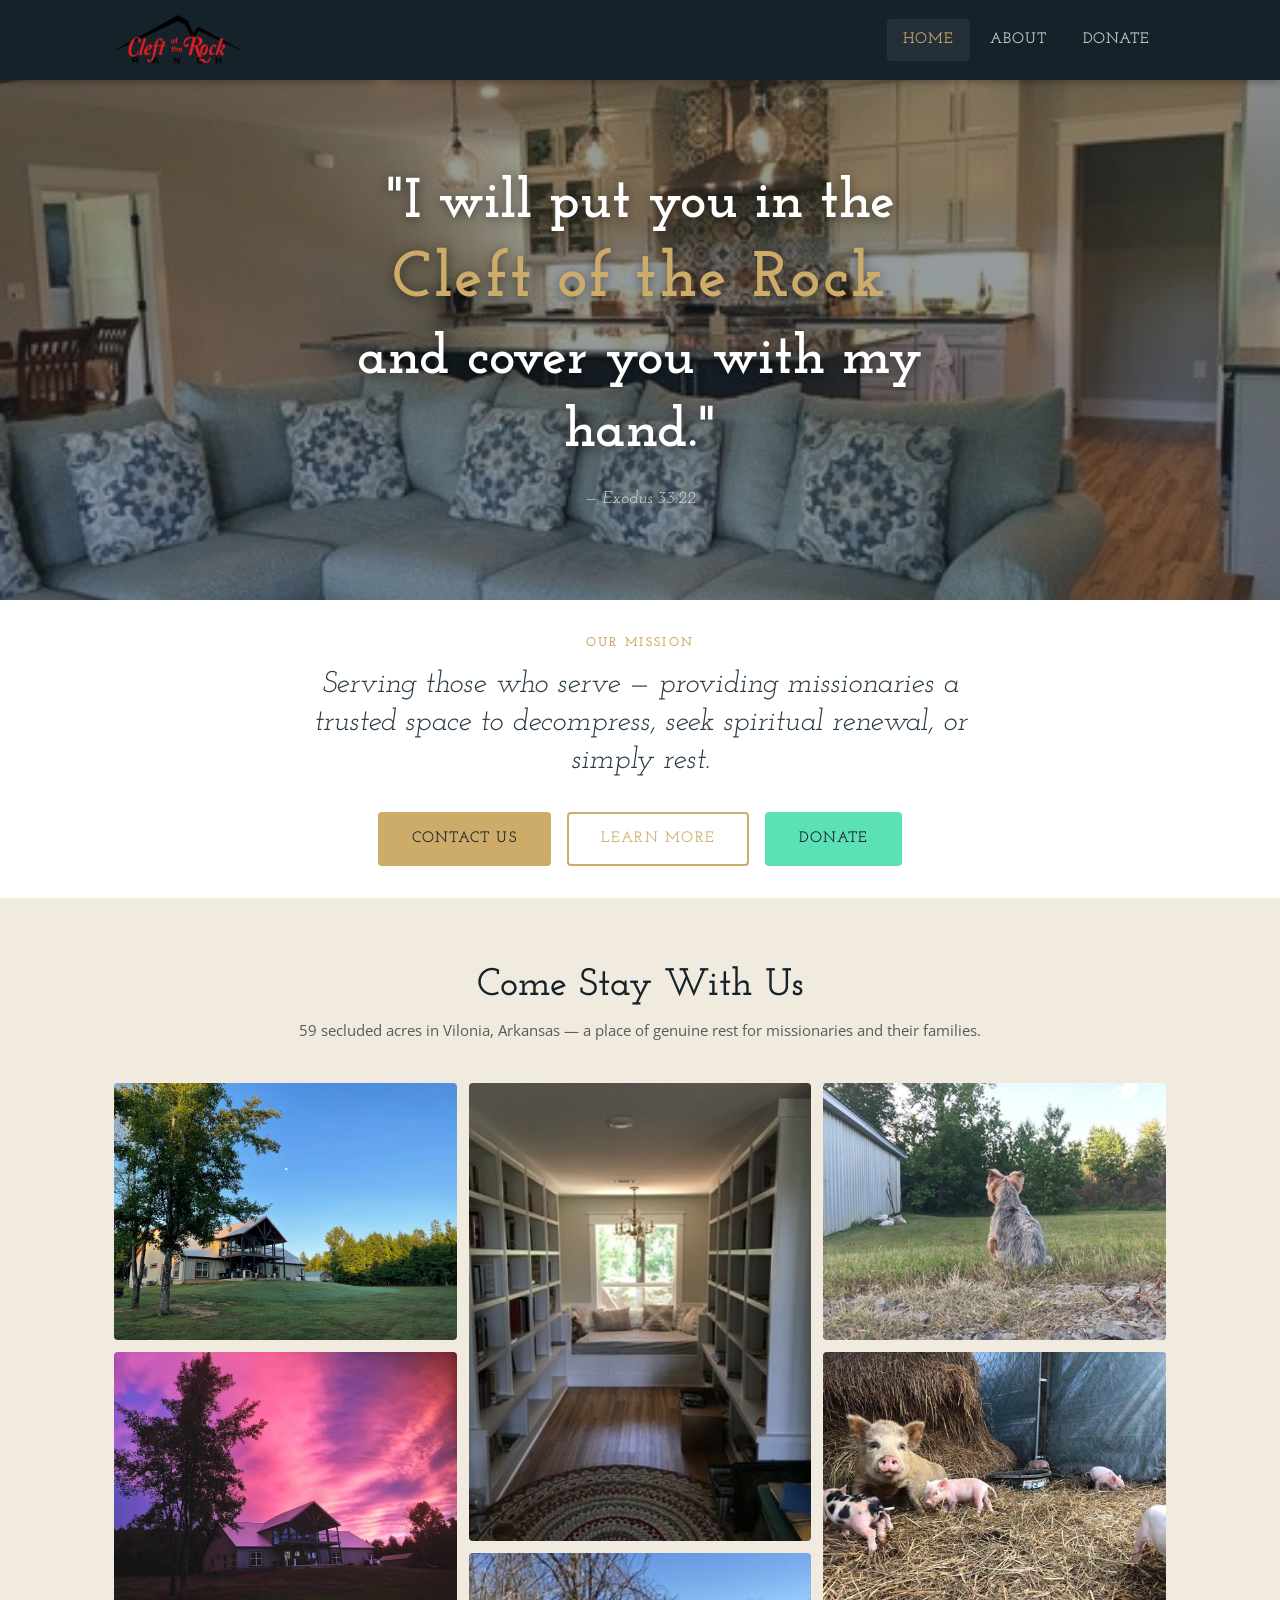
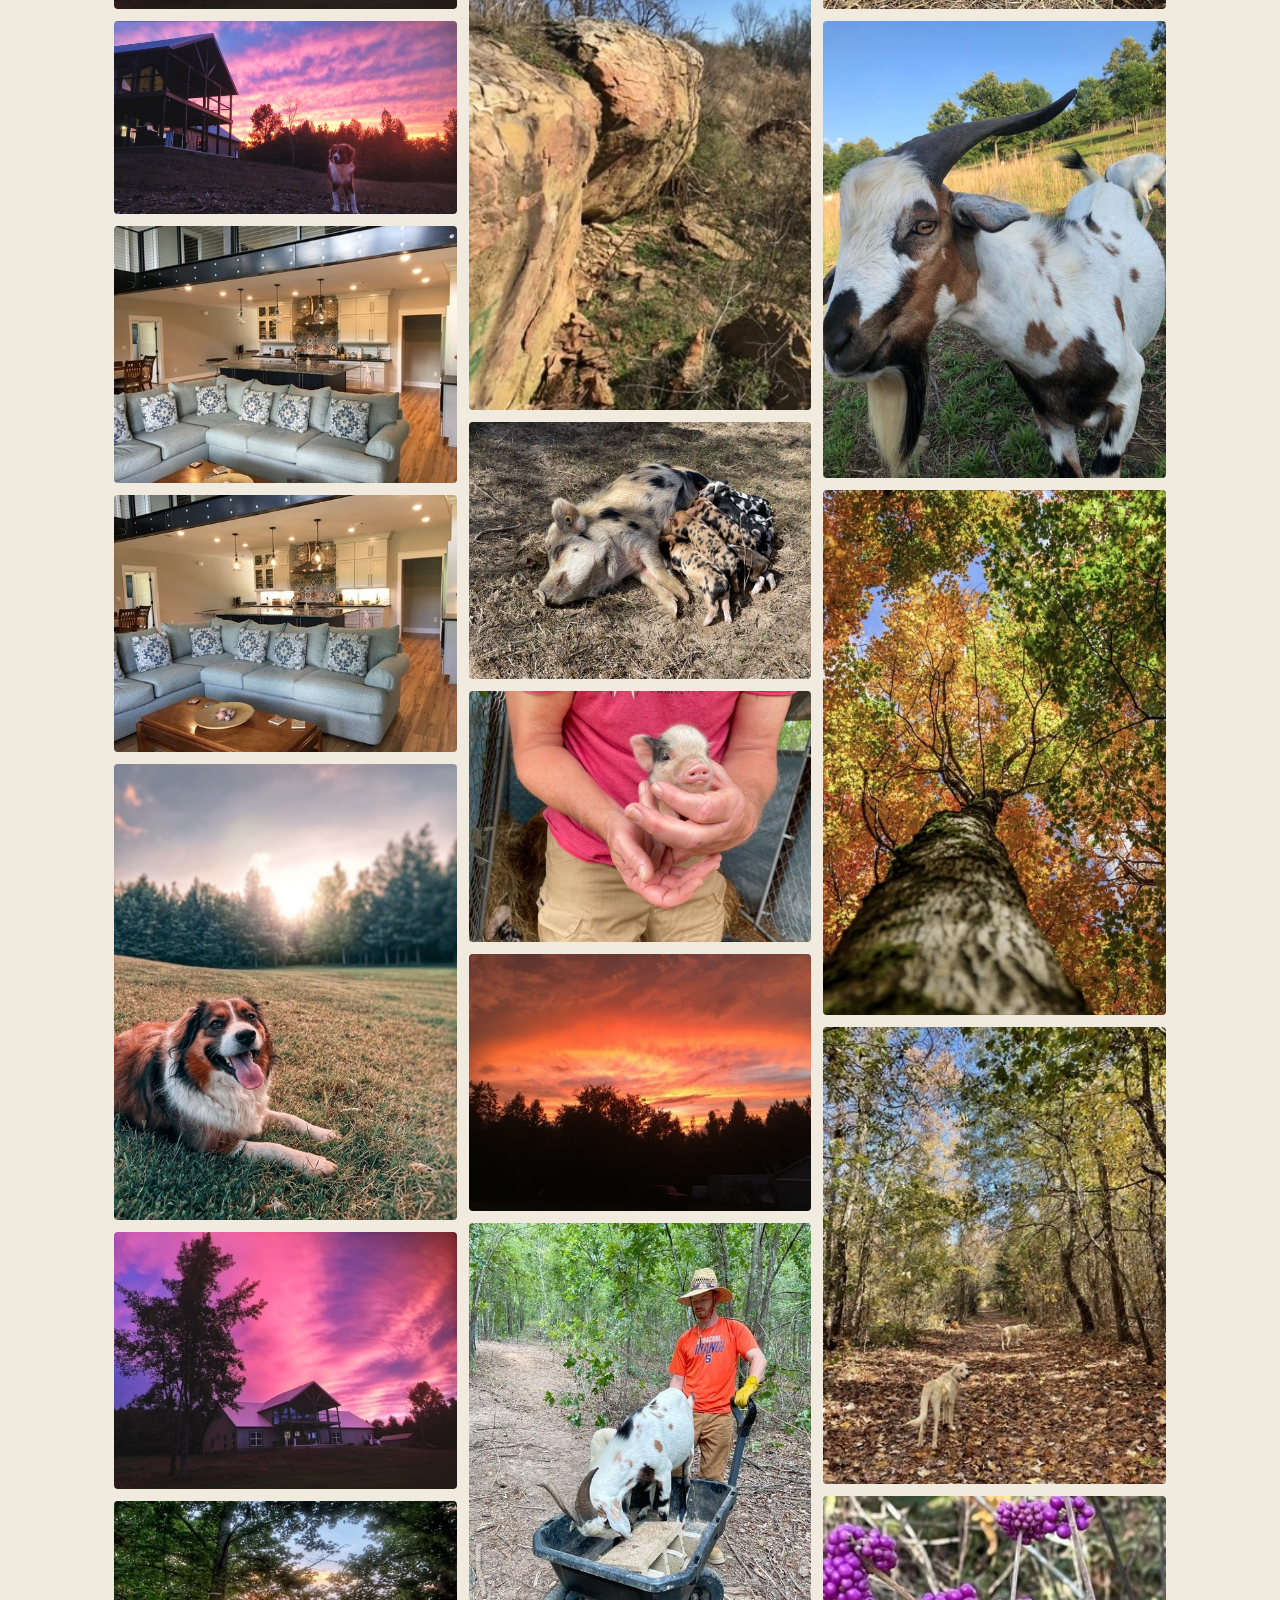
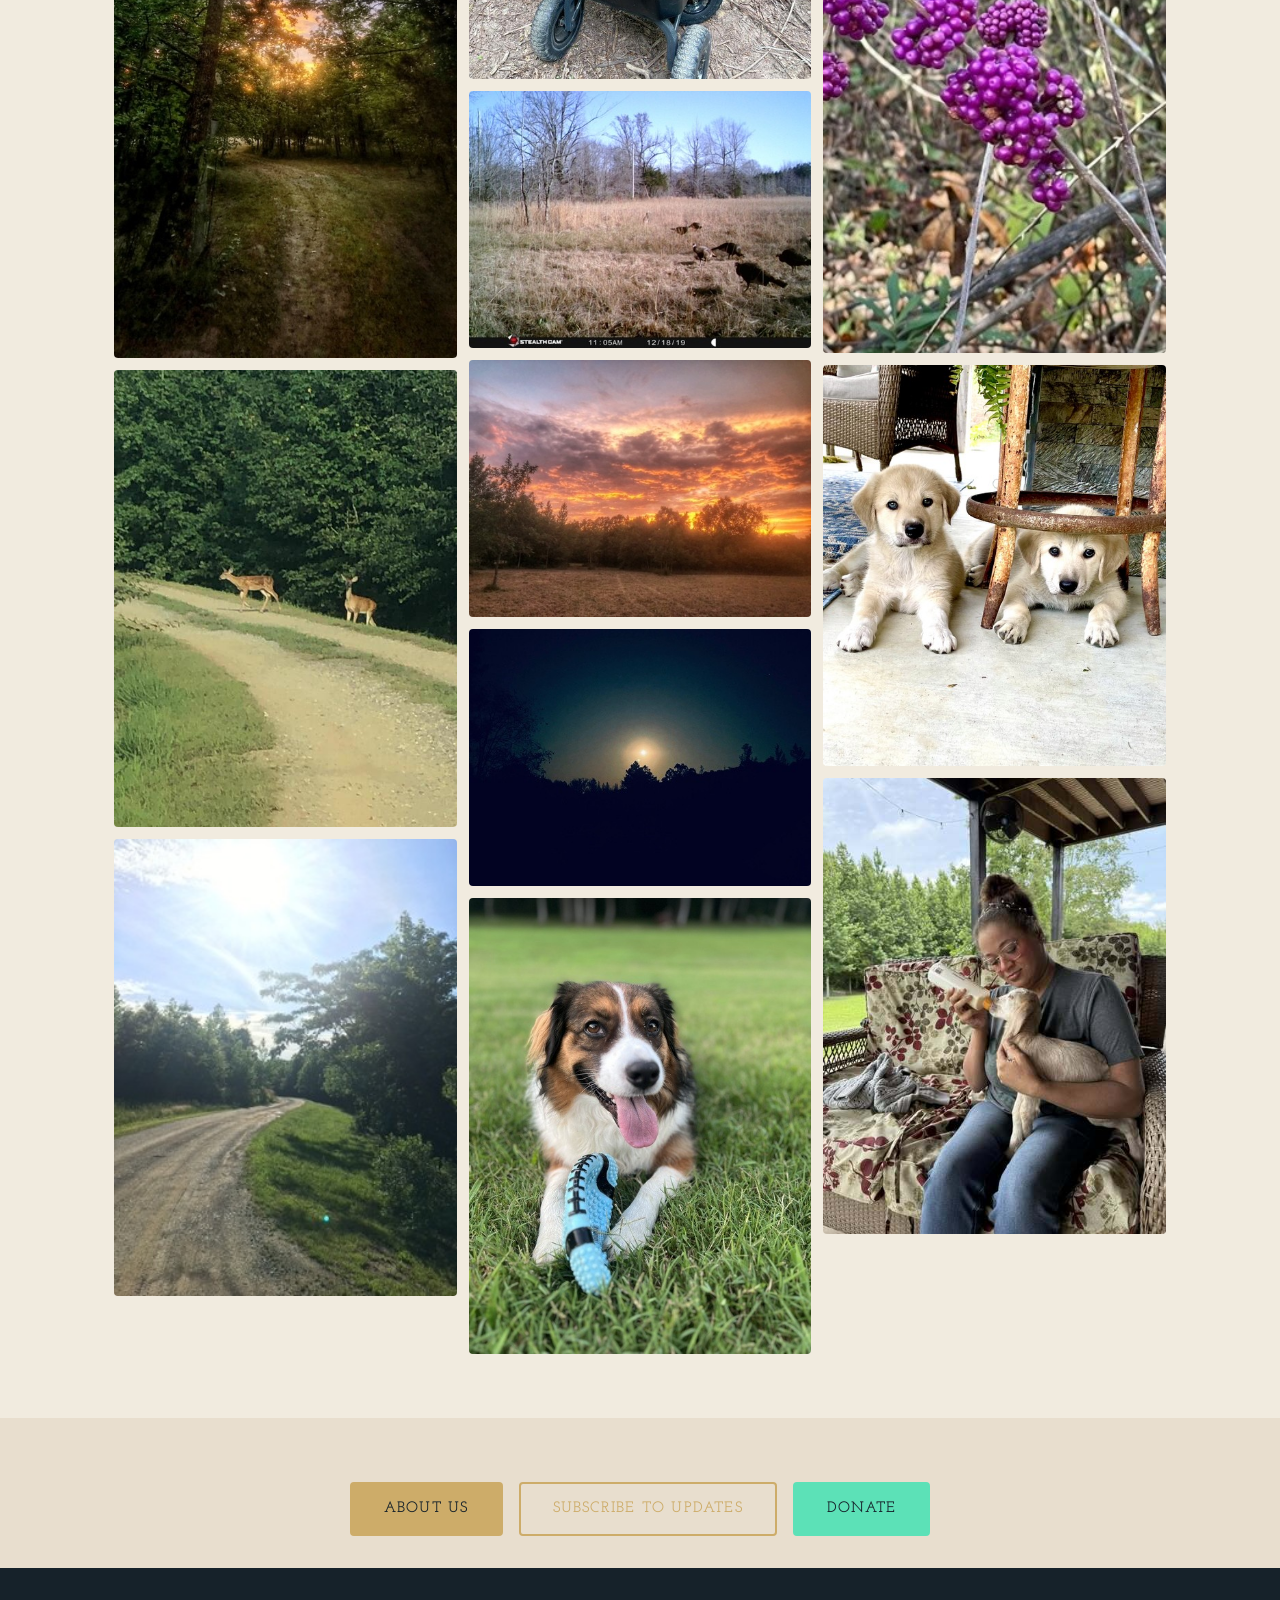
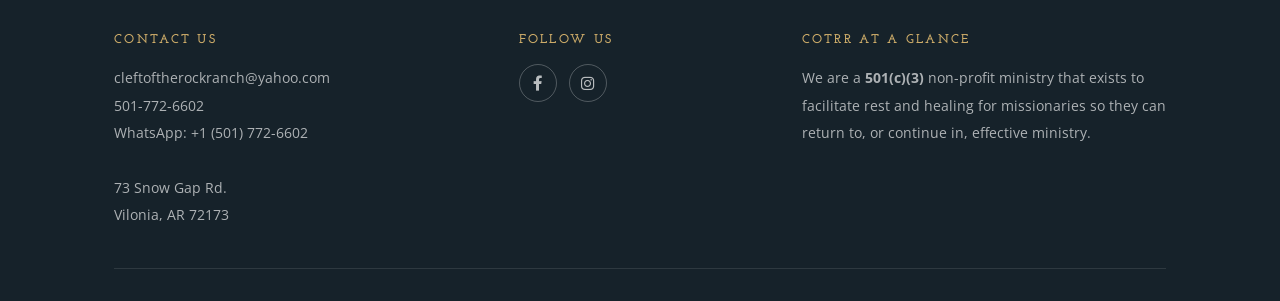
==== commit 828a4e8e: "added images and fixed og:share" ====
--- a/index.html
+++ b/index.html
@@ -17,9 +17,10 @@
   <meta property="og:url"         content="https://cleftoftherockranch.org/" />
   <meta property="og:title"       content="Cleft of the Rock Ranch" />
   <meta property="og:description" content="A nonprofit Christian ministry providing rest and restoration for missionaries — 59 secluded acres in Vilonia, Arkansas." />
-  <meta property="og:image"       content="https://cleftoftherockranch.org/images/gallery/13971576_4032x3024_500.jpg" />
-  <meta property="og:image:width"  content="500" />
-  <meta property="og:image:height" content="375" />
+  <meta property="og:image"       content="https://cleftoftherockranch.org/images/gallery/CotRR_House_2.jpg" />
+  <meta property="og:image:width"  content="2048" />
+  <meta property="og:image:height" content="1536" />
+  <meta property="og:image:alt"   content="The Hospitality House at Cleft of the Rock Ranch on a summer evening" />
   <meta name="twitter:card"       content="summary_large_image" />
 
   <!-- Structured Data -->
